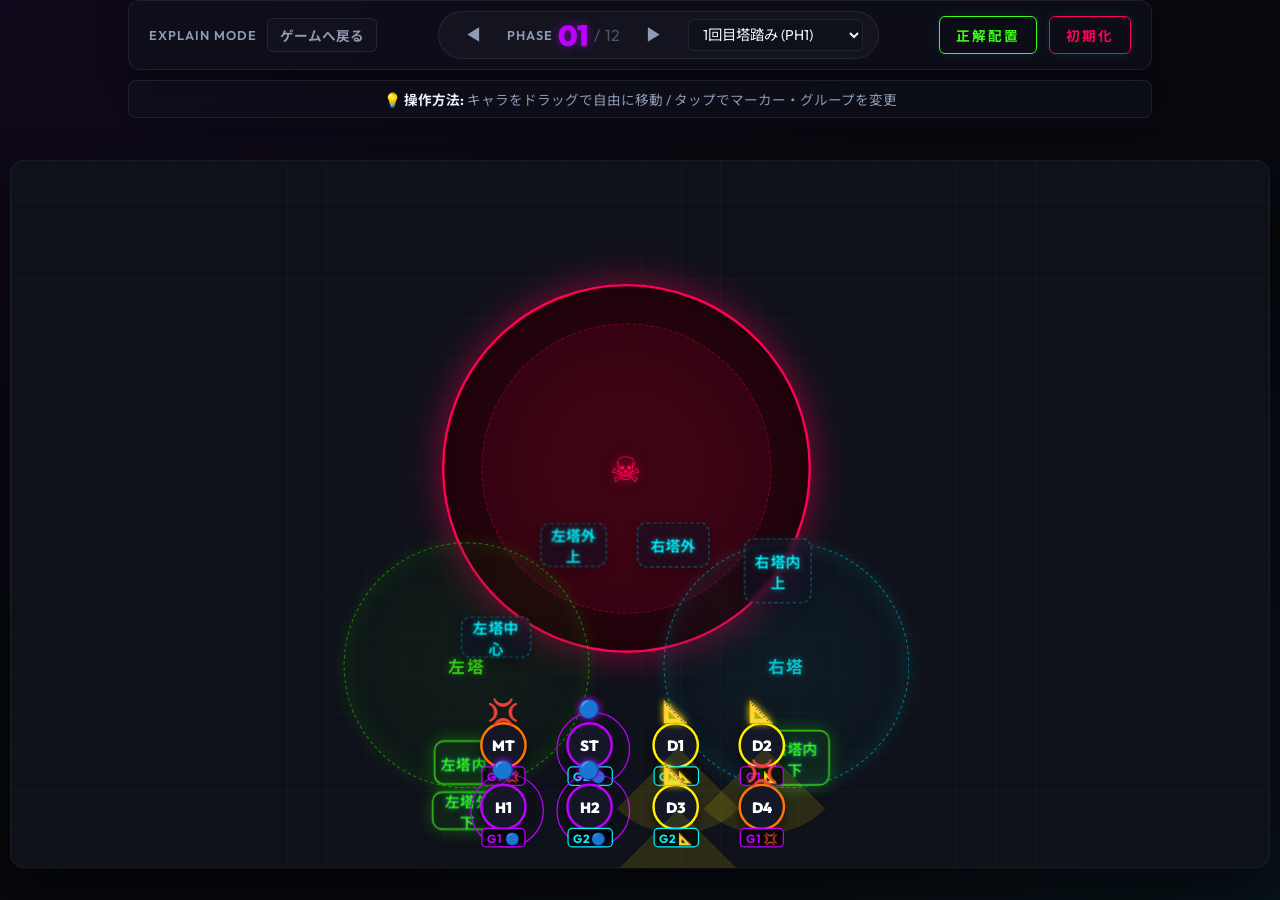
==== explain/index.html @ 4406031e "add explain mode" ====
<!DOCTYPE html>
<html lang="ja">
<head>
  <meta charset="UTF-8">
  <meta name="viewport" content="width=device-width, initial-scale=1.0, maximum-scale=1.0, user-scalable=no, viewport-fit=cover">
  <title>説明モード - ミッシング -</title>
  <!-- Google Fonts -->
  <link rel="preconnect" href="https://fonts.googleapis.com">
  <link rel="preconnect" href="https://fonts.gstatic.com" crossorigin>
  <link href="https://fonts.googleapis.com/css2?family=Noto+Sans+JP:wght@300;400;500;700;900&family=Outfit:wght@300;400;600;800;900&display=swap" rel="stylesheet">
  <link rel="stylesheet" href="explain.css">
</head>
<body>
  <div id="app-container">
    
    <!-- メイン画面 -->
    <section id="explain-screen" class="screen active">
      <!-- 説明モード用ヘッダー -->
      <header id="explain-header" class="glass-panel">
        <div class="header-left">
          <span class="label">EXPLAIN MODE</span>
          <a href="../" class="back-btn">ゲームへ戻る</a>
        </div>
        
        <!-- フェーズ切り替えコントローラー -->
        <div class="phase-selector-container">
          <button id="prev-phase-btn" class="nav-btn">◀</button>
          <div class="phase-display">
            <span class="label">PHASE</span>
            <span id="current-phase-num" class="value text-neon-purple">01</span>
            <span class="label-slash">/</span>
            <span class="label-max">12</span>
          </div>
          <button id="next-phase-btn" class="nav-btn">▶</button>
          
          <select id="phase-select" class="phase-dropdown">
            <option value="1">1回目塔踏み (PH1)</option>
            <option value="2">2回目塔踏み (PH2)</option>
            <option value="3">過去/未来誘導 (PH3)</option>
            <option value="4">3回目塔踏み (PH4)</option>
            <option value="5">4回目塔踏み (PH5)</option>
            <option value="6">過去/未来誘導 (PH6)</option>
            <option value="7">5回目塔踏み (PH7)</option>
            <option value="8">6回目塔踏み (PH8)</option>
            <option value="9">過去/未来誘導 (PH9)</option>
            <option value="10">7回目塔踏み (PH10)</option>
            <option value="11">8回目塔踏み (PH11)</option>
            <option value="12">過去/未来誘導 (PH12)</option>
          </select>
        </div>

        <div class="header-right">
          <!-- コントロール群 -->
          <div class="control-group">
            <!-- 偶数フェーズ予兆切り替えトグル (初期非表示) -->
            <div id="apoc-toggle-container" class="toggle-container hidden">
              <span class="label">予兆:</span>
              <button id="apoc-toggle-btn" class="toggle-btn past">過去の終焉</button>
            </div>
            
            <!-- フェーズ12ステップ切り替えトグル (初期非表示) -->
            <div id="p12-step-container" class="toggle-container hidden">
              <span class="label">段階:</span>
              <button id="p12-step-btn" class="toggle-btn">A集合 (Step1)</button>
            </div>
            
            <button id="auto-pos-btn" class="neon-btn success-btn" title="マーカーとグループ条件に基づき、各キャラを正解の場所に自動配置します">正解配置</button>
            <button id="reset-btn" class="neon-btn danger-btn" title="キャラクターの位置を初期整列位置に戻し、マーカーも初期化します">初期化</button>
          </div>
        </div>
      </header>

      <!-- 操作説明ヘルプ -->
      <div id="help-hud" class="glass-panel">
        <p>💡 <strong>操作方法:</strong> キャラをドラッグで自由に移動 / タップでマーカー・グループを変更</p>
      </div>

      <!-- フィールド用コンテナ -->
      <div id="game-container">
        <!-- 1024x576の固定アスペクト比フィールド -->
        <div id="game-field">
          <!-- 背景グリッド -->
          <div class="field-grid"></div>
          
          <!-- 基本オブジェクト (ボス・円) -->
          <div id="boss-object" class="field-object boss">
            <div class="boss-inner">
              <span class="boss-icon">☠</span>
            </div>
            <!-- 終焉のテキスト表示エリア -->
            <div id="apocalypse-text" class="apocalypse-text"></div>
          </div>
          
          <div id="circle-left-object" class="field-object circle left-circle">
            <span class="circle-label">左塔</span>
          </div>
          <div id="circle-right-object" class="field-object circle right-circle">
            <span class="circle-label">右塔</span>
          </div>

          <!-- 動的ターゲットエリア配置エリア -->
          <div id="target-areas-container"></div>

          <!-- キャラクター配置エリア -->
          <div id="characters-container"></div>
          
          <!-- マーカー/グループ変更ポップアップメニュー（動的に位置調整） -->
          <div id="marker-popup-menu" class="glass-panel popup-menu hidden">
            <div class="popup-header">
              <span id="popup-char-name">MT</span> のステータス変更
              <button id="popup-close-btn" class="popup-close">×</button>
            </div>
            <div class="popup-section">
              <span class="popup-label">マーカー:</span>
              <div class="popup-buttons">
                <button class="marker-opt-btn" data-marker="頭割り" title="頭割り (💢)"><span class="m-icon">💢</span>頭割り</button>
                <button class="marker-opt-btn" data-marker="扇" title="扇 (📐)"><span class="m-icon">📐</span>扇</button>
                <button class="marker-opt-btn" data-marker="円" title="円 (🔵)"><span class="m-icon">🔵</span>円</button>
                <button class="marker-opt-btn" data-marker="なし" title="なし (ー)"><span class="m-icon">ー</span>なし</button>
              </div>
            </div>
            <div class="popup-section">
              <span class="popup-label">グループ:</span>
              <div class="popup-buttons group-buttons">
                <button id="group-btn-1" class="group-opt-btn g1" data-group="グループ1">グループ1</button>
                <button id="group-btn-2" class="group-opt-btn g2" data-group="グループ2">グループ2</button>
              </div>
            </div>
          </div>

        </div>
      </div>
    </section>

  </div>

  <script src="explain.js"></script>
</body>
</html>
---- explain/explain.css ----
@import "../style.css";

/* 説明モード専用のヘッダー調整 */
#explain-header {
  width: 95%;
  max-width: 1024px;
  padding: 10px 20px;
  margin-bottom: 10px;
  display: flex;
  justify-content: space-between;
  align-items: center;
  border-radius: 12px;
}

/* ゲームに戻るボタン */
.back-btn {
  font-size: 0.85rem;
  font-weight: 700;
  text-decoration: none;
  color: var(--text-secondary);
  border: 1px solid var(--border-glass);
  padding: 6px 12px;
  border-radius: 6px;
  transition: all 0.3s ease;
  background: rgba(255, 255, 255, 0.02);
}

.back-btn:hover {
  border-color: var(--neon-blue);
  color: var(--neon-blue);
  box-shadow: 0 0 10px rgba(0, 242, 254, 0.3);
  background: rgba(0, 242, 254, 0.05);
}

/* フェーズセレクター */
.phase-selector-container {
  display: flex;
  align-items: center;
  gap: 15px;
  background: rgba(255, 255, 255, 0.03);
  border: 1px solid var(--border-glass);
  padding: 5px 15px;
  border-radius: 30px;
}

.nav-btn {
  background: transparent;
  border: none;
  color: var(--text-secondary);
  font-size: 1.1rem;
  cursor: pointer;
  padding: 5px 10px;
  transition: all 0.2s ease;
}

.nav-btn:hover {
  color: var(--text-primary);
  text-shadow: 0 0 8px rgba(255, 255, 255, 0.5);
  transform: scale(1.2);
}

.phase-display {
  display: flex;
  align-items: center;
  gap: 5px;
}

.phase-dropdown {
  background: var(--bg-secondary);
  border: 1px solid var(--border-glass);
  color: var(--text-primary);
  font-family: var(--font-main);
  padding: 5px 10px;
  border-radius: 6px;
  outline: none;
  cursor: pointer;
  font-size: 0.9rem;
}

.phase-dropdown:focus {
  border-color: var(--neon-purple);
  box-shadow: 0 0 8px rgba(189, 0, 255, 0.3);
}

/* コントロールボタン */
.control-group {
  display: flex;
  align-items: center;
  gap: 12px;
}

.neon-btn.success-btn {
  background: transparent;
  color: var(--neon-green);
  border: 1.5px solid var(--neon-green);
  padding: 8px 16px;
  font-size: 0.85rem;
  border-radius: 6px;
  cursor: pointer;
  font-weight: 700;
  transition: all 0.3s ease;
}

.neon-btn.success-btn:hover {
  background: var(--neon-green);
  color: var(--bg-primary);
  box-shadow: 0 0 15px var(--neon-green);
}

.neon-btn.danger-btn {
  background: transparent;
  color: var(--neon-red);
  border: 1.5px solid var(--neon-red);
  padding: 8px 16px;
  font-size: 0.85rem;
  border-radius: 6px;
  cursor: pointer;
  font-weight: 700;
  transition: all 0.3s ease;
}

.neon-btn.danger-btn:hover {
  background: var(--neon-red);
  color: var(--bg-primary);
  box-shadow: 0 0 15px var(--neon-red);
}

/* トグルボタン（予兆・フェーズ12ステップ） */
.toggle-container {
  display: flex;
  align-items: center;
  gap: 8px;
  background: rgba(255, 255, 255, 0.02);
  border: 1px solid var(--border-glass);
  padding: 4px 10px;
  border-radius: 6px;
}

.toggle-btn {
  background: transparent;
  border: 1px solid var(--text-disabled);
  color: var(--text-secondary);
  padding: 4px 10px;
  font-size: 0.8rem;
  border-radius: 4px;
  cursor: pointer;
  font-weight: 700;
  transition: all 0.3s ease;
}

.toggle-btn.future {
  border-color: var(--neon-blue);
  color: var(--neon-blue);
  background: rgba(0, 242, 254, 0.05);
  box-shadow: 0 0 8px rgba(0, 242, 254, 0.2);
}

.toggle-btn.past {
  border-color: var(--neon-purple);
  color: var(--neon-purple);
  background: rgba(189, 0, 255, 0.05);
  box-shadow: 0 0 8px rgba(189, 0, 255, 0.2);
}

.toggle-btn.active {
  border-color: var(--neon-yellow);
  color: var(--neon-yellow);
  background: rgba(255, 238, 0, 0.05);
  box-shadow: 0 0 8px rgba(255, 238, 0, 0.2);
}

/* 操作説明HUD */
#help-hud {
  width: 95%;
  max-width: 1024px;
  padding: 8px 20px;
  margin-bottom: 10px;
  text-align: center;
  font-size: 0.85rem;
  border-radius: 8px;
  color: var(--text-secondary);
  box-shadow: 0 4px 15px rgba(0, 0, 0, 0.2);
}

#help-hud strong {
  color: var(--text-primary);
}

/* ドラッグ関連 */
.char-pawn {
  cursor: grab;
}

.char-pawn:active {
  cursor: grabbing;
}

.char-pawn.dragging {
  z-index: 100 !important;
  cursor: grabbing;
  transition: none !important;
  box-shadow: 0 8px 20px rgba(0, 0, 0, 0.8), 0 0 15px rgba(255, 255, 255, 0.4);
}

.char-pawn.no-transition {
  transition: none !important;
}

/* ドラッグ中に扇マーカーの範囲描画をドラッグ座標に追従させるための調整 */
.char-pawn.marker-fan::after {
  /* ドラッグ中は transition が none になるのでこれも瞬時に追従する */
  transition: none !important;
}

/* 動的ターゲットエリア（説明用） */
.target-area {
  position: absolute;
  background: rgba(12, 19, 38, 0.5);
  border: 1px dashed rgba(0, 242, 254, 0.4);
  color: var(--neon-blue);
  border-radius: 8px;
  font-family: var(--font-main);
  font-size: 0.75rem;
  font-weight: 600;
  letter-spacing: 0.5px;
  backdrop-filter: blur(2px);
  -webkit-backdrop-filter: blur(2px);
  display: flex;
  flex-direction: column;
  justify-content: center;
  align-items: center;
  padding: 4px;
  text-align: center;
  z-index: 2;
  transform: translate(-50%, -50%);
  box-shadow: 0 4px 10px rgba(0, 0, 0, 0.2);
  pointer-events: none; /* ドラッグ操作の邪魔にならないようにスルー */
}

/* キャラクターが中に入っているときのターゲットエリア強調 */
.target-area.occupied {
  border-style: solid;
  border-color: var(--neon-green);
  background: rgba(57, 255, 20, 0.08);
  box-shadow: 0 0 15px rgba(57, 255, 20, 0.3);
  color: var(--neon-green);
}

/* 正解のキャラが立っている時のターゲットエリア (さらに強調) */
.target-area.correct {
  border-style: solid;
  border-color: var(--neon-gold);
  background: rgba(255, 215, 0, 0.08);
  box-shadow: 0 0 20px rgba(255, 215, 0, 0.4);
  color: var(--neon-gold);
}

.popup-menu {
  position: absolute;
  z-index: 1000;
  width: 250px;
  right: 20px;
  left: auto !important;
  top: 20px !important;
  padding: 12px;
  border-radius: 12px;
  border: 1.5px solid var(--border-glass);
  box-shadow: 0 10px 40px rgba(0,0,0,0.8);
  display: flex;
  flex-direction: column;
  gap: 10px;
  transform: scale(0.95);
  opacity: 0;
  pointer-events: none;
  transition: all 0.2s cubic-bezier(0.175, 0.885, 0.32, 1.275);
}

.popup-menu.active {
  transform: scale(1);
  opacity: 1;
  pointer-events: auto;
}

.popup-header {
  display: flex;
  justify-content: space-between;
  align-items: center;
  font-weight: 800;
  font-size: 0.95rem;
  border-bottom: 1px solid rgba(255, 255, 255, 0.08);
  padding-bottom: 8px;
  color: var(--text-primary);
}

.popup-close {
  background: transparent;
  border: none;
  color: var(--text-secondary);
  font-size: 1.2rem;
  cursor: pointer;
  line-height: 1;
  transition: color 0.2s ease;
}

.popup-close:hover {
  color: var(--neon-red);
}

.popup-section {
  display: flex;
  flex-direction: column;
  gap: 6px;
}

.popup-label {
  font-size: 0.75rem;
  color: var(--text-secondary);
  font-weight: 600;
}

.popup-buttons {
  display: grid;
  grid-template-columns: repeat(2, 1fr);
  gap: 8px;
}

.popup-buttons.group-buttons {
  grid-template-columns: repeat(2, 1fr);
}

.marker-opt-btn, .group-opt-btn {
  background: rgba(255, 255, 255, 0.02);
  border: 1px solid rgba(255, 255, 255, 0.08);
  color: var(--text-primary);
  border-radius: 6px;
  padding: 8px 5px;
  font-size: 0.8rem;
  font-weight: 600;
  cursor: pointer;
  transition: all 0.2s ease;
  display: flex;
  align-items: center;
  justify-content: center;
  gap: 4px;
}

.marker-opt-btn:hover, .group-opt-btn:hover {
  background: rgba(255, 255, 255, 0.08);
  border-color: rgba(255, 255, 255, 0.2);
}

.marker-opt-btn.active[data-marker="頭割り"] {
  border-color: var(--neon-orange);
  background: rgba(255, 119, 0, 0.1);
  color: var(--neon-orange);
  box-shadow: 0 0 8px rgba(255, 119, 0, 0.2);
}

.marker-opt-btn.active[data-marker="扇"] {
  border-color: var(--neon-yellow);
  background: rgba(255, 238, 0, 0.1);
  color: var(--neon-yellow);
  box-shadow: 0 0 8px rgba(255, 238, 0, 0.2);
}

.marker-opt-btn.active[data-marker="円"] {
  border-color: var(--neon-purple);
  background: rgba(189, 0, 255, 0.1);
  color: var(--neon-purple);
  box-shadow: 0 0 8px rgba(189, 0, 255, 0.2);
}

.marker-opt-btn.active[data-marker="なし"] {
  border-color: var(--neon-blue);
  background: rgba(0, 242, 254, 0.1);
  color: var(--neon-blue);
  box-shadow: 0 0 8px rgba(0, 242, 254, 0.2);
}

.group-opt-btn.active.g1 {
  border-color: var(--neon-purple);
  background: rgba(189, 0, 255, 0.15);
  color: var(--neon-purple);
  box-shadow: 0 0 8px rgba(189, 0, 255, 0.3);
}

.group-opt-btn.active.g2 {
  border-color: var(--neon-blue);
  background: rgba(0, 242, 254, 0.15);
  color: var(--neon-blue);
  box-shadow: 0 0 8px rgba(0, 242, 254, 0.3);
}

.m-icon {
  font-size: 0.95rem;
}

/* ポーン上部にマーカー名やグループを表示するバッジ */
.char-info-badge {
  position: absolute;
  bottom: -16px;
  background: rgba(0, 0, 0, 0.7);
  border: 1px solid var(--border-glass);
  padding: 1px 4px;
  border-radius: 4px;
  font-size: 0.6rem;
  font-weight: 700;
  pointer-events: none;
  white-space: nowrap;
}

.char-info-badge.g1 {
  border-color: var(--neon-purple);
  color: var(--neon-purple);
}

.char-info-badge.g2 {
  border-color: var(--neon-blue);
  color: var(--neon-blue);
}

/* 隠しクラス */
.hidden {
  display: none !important;
}
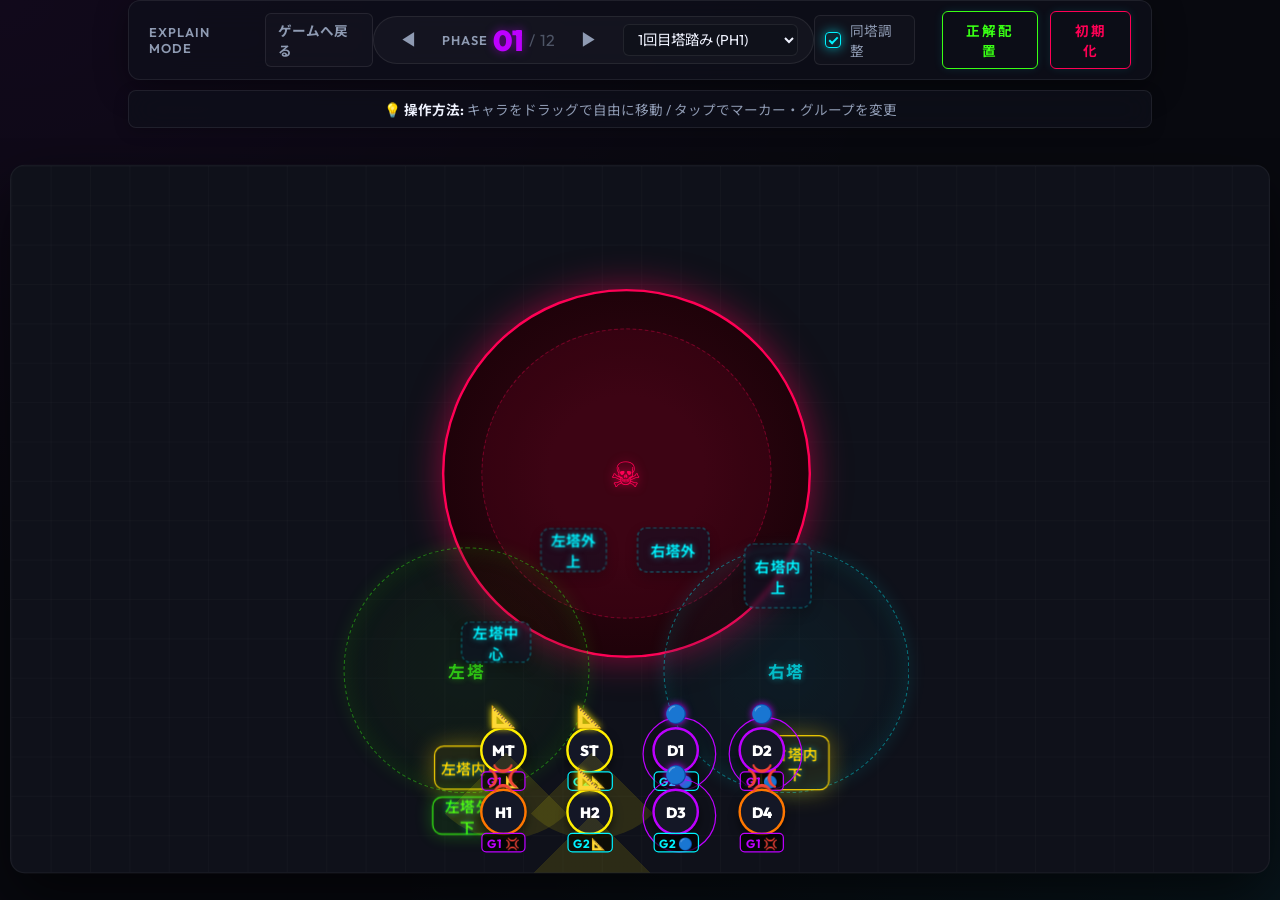
==== commit db986cab: "南調整モードの追加" ====
--- a/explain/index.html
+++ b/explain/index.html
@@ -62,6 +62,15 @@
             <div id="p12-step-container" class="toggle-container hidden">
               <span class="label">段階:</span>
               <button id="p12-step-btn" class="toggle-btn">A集合 (Step1)</button>
+            </div>
+
+            <!-- 前回同塔被り調整トグル -->
+            <div class="toggle-container" style="margin-right: 15px;">
+              <label class="checkbox-container">
+                <input type="checkbox" id="adjust-by-prev-tower-chk" checked>
+                <span class="checkmark"></span>
+                同塔調整
+              </label>
             </div>
             
             <button id="auto-pos-btn" class="neon-btn success-btn" title="マーカーとグループ条件に基づき、各キャラを正解の場所に自動配置します">正解配置</button>
--- a/explain/explain.css
+++ b/explain/explain.css
@@ -423,3 +423,90 @@
 .hidden {
   display: none !important;
 }
+
+/* チェックボックス（カスタム）のスタイル定義 */
+.checkbox-container {
+  display: flex;
+  align-items: center;
+  position: relative;
+  padding-left: 25px;
+  cursor: pointer;
+  font-size: 0.85rem;
+  color: var(--text-secondary);
+  user-select: none;
+  transition: color 0.3s ease;
+}
+
+.checkbox-container:hover {
+  color: var(--text-primary);
+}
+
+.checkbox-container input {
+  position: absolute;
+  opacity: 0;
+  cursor: pointer;
+  height: 0;
+  width: 0;
+}
+
+.checkmark {
+  position: absolute;
+  top: 50%;
+  left: 0;
+  transform: translateY(-50%);
+  height: 16px;
+  width: 16px;
+  background-color: rgba(255, 255, 255, 0.03);
+  border: 1.5px solid rgba(255, 255, 255, 0.15);
+  border-radius: 4px;
+  transition: all 0.3s ease;
+}
+
+.checkbox-container:hover input ~ .checkmark {
+  border-color: var(--neon-blue);
+  box-shadow: 0 0 8px rgba(0, 242, 254, 0.3);
+}
+
+.checkbox-container input:checked ~ .checkmark {
+  background-color: rgba(0, 242, 254, 0.1);
+  border-color: var(--neon-blue);
+  box-shadow: 0 0 12px rgba(0, 242, 254, 0.6);
+}
+
+.checkmark:after {
+  content: "";
+  position: absolute;
+  display: none;
+}
+
+.checkbox-container input:checked ~ .checkmark:after {
+  display: block;
+}
+
+.checkbox-container .checkmark:after {
+  left: 5px;
+  top: 2px;
+  width: 3px;
+  height: 7px;
+  border: solid var(--neon-blue);
+  border-width: 0 2px 2px 0;
+  transform: rotate(45deg);
+}
+
+/* 頭上の補助マーカー要素 */
+.helper-marker {
+  position: absolute;
+  top: -46px; /* 通常マーカーの上 */
+  left: 50%;
+  transform: translateX(-50%);
+  font-size: 1.1rem;
+  z-index: 5;
+  pointer-events: none;
+  animation: helper-pulse 1s infinite alternate;
+}
+
+@keyframes helper-pulse {
+  from { transform: translateX(-50%) scale(0.9); }
+  to { transform: translateX(-50%) scale(1.1); }
+}
+
